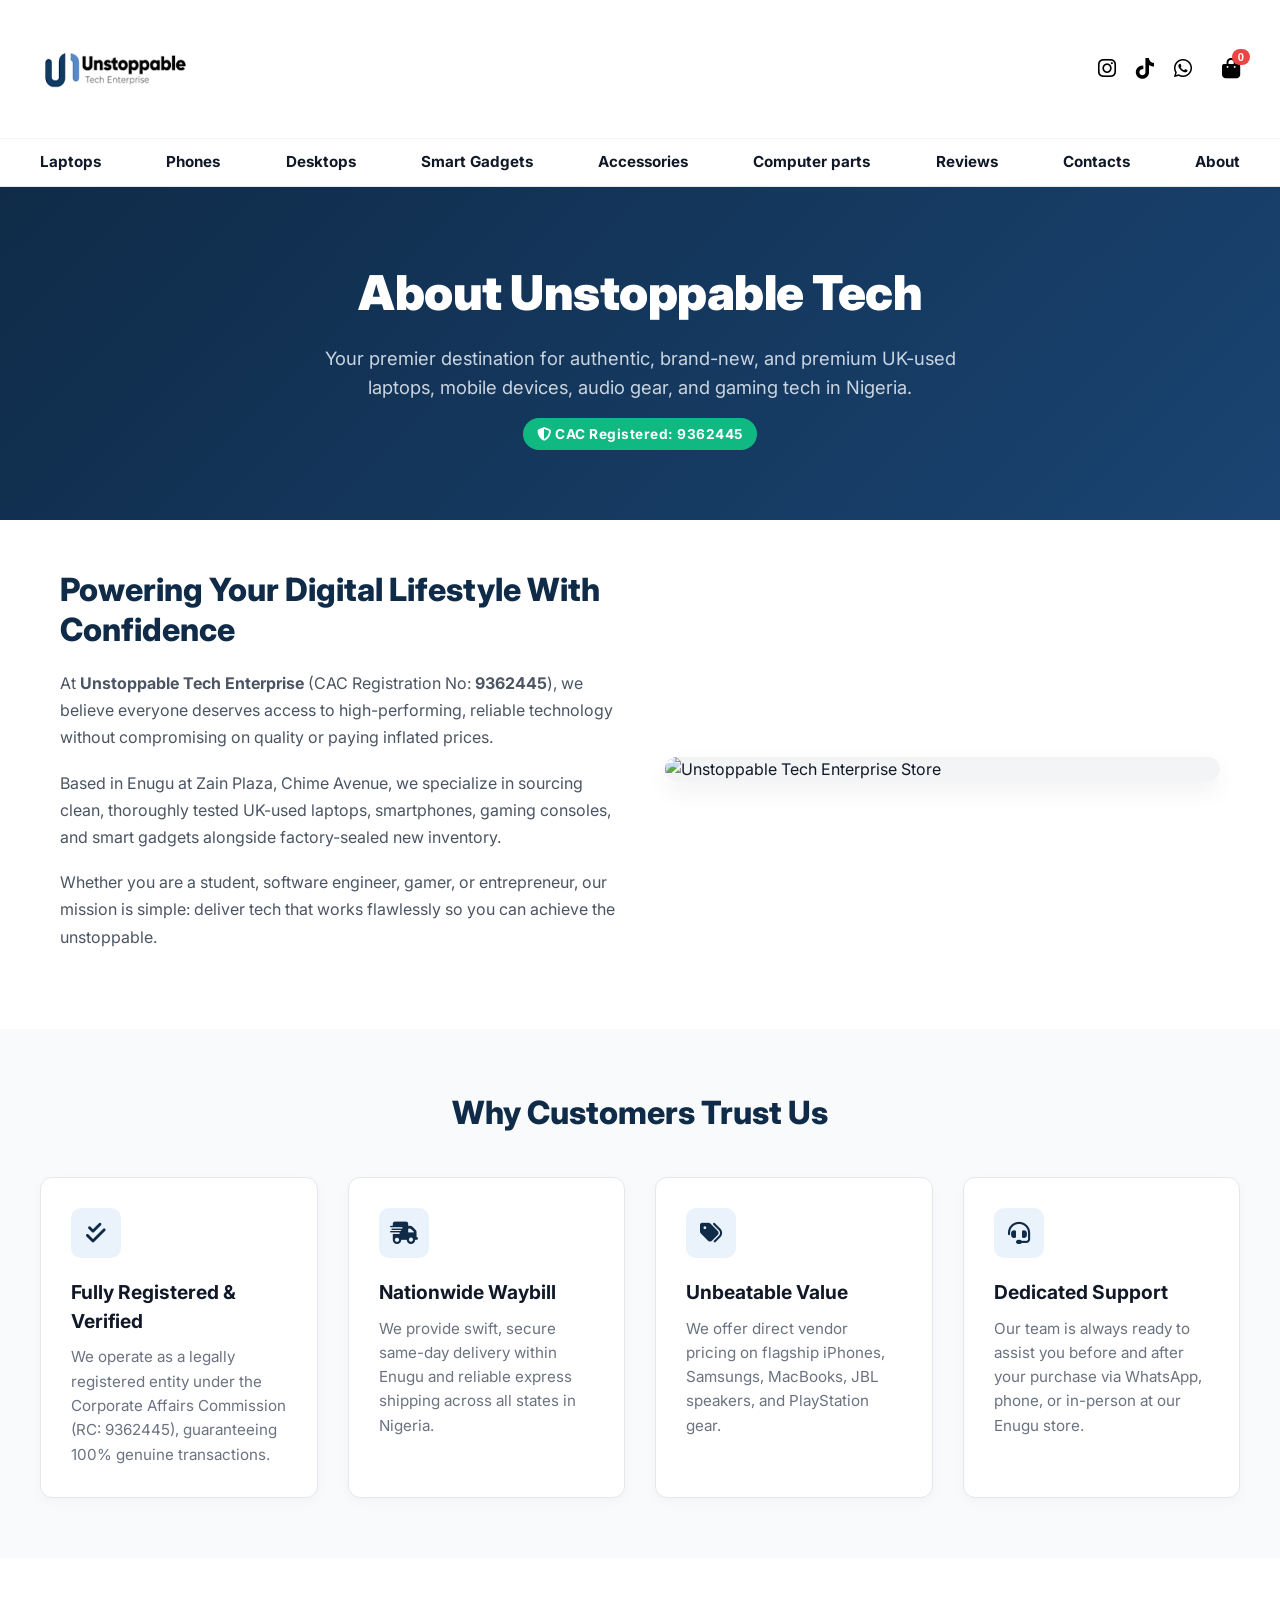
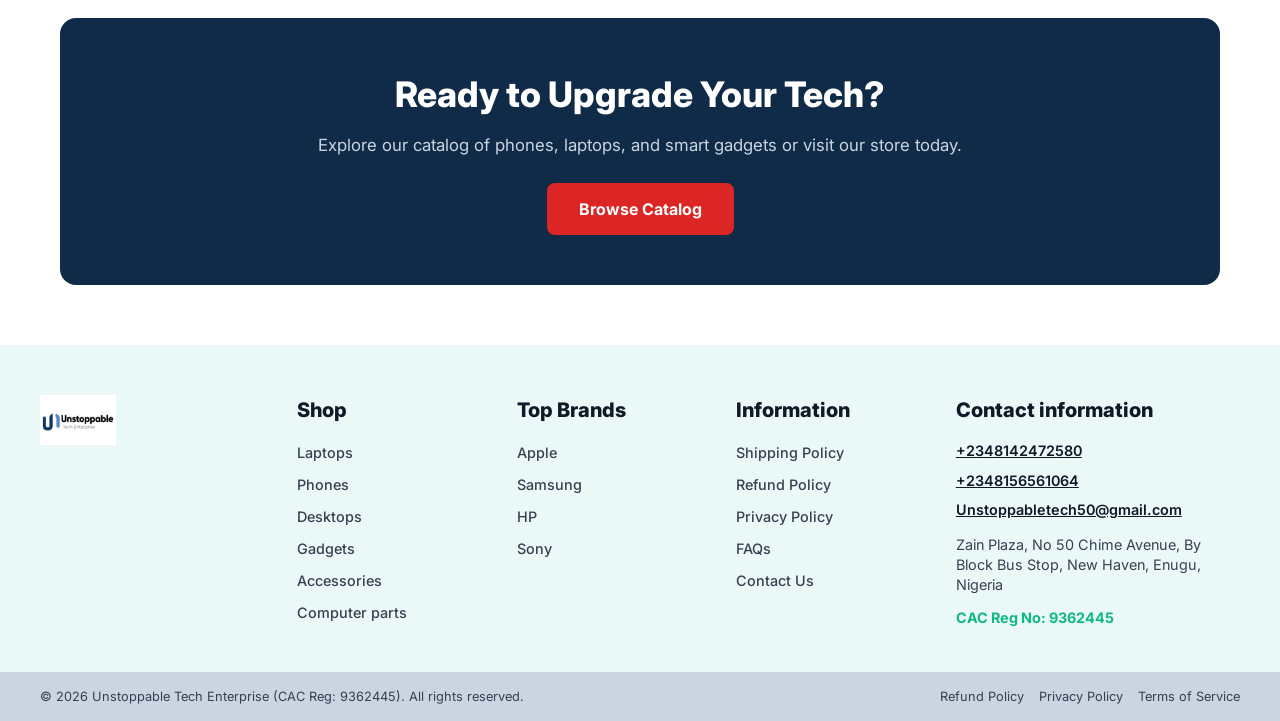
==== About.html @ ea3946f7 "Initial commit" ====
<!DOCTYPE html>
<html lang="en">
<head>
  <meta charset="UTF-8">
  <meta name="viewport" content="width=device-width, initial-scale=1.0">
  <title>About Us | Unstoppable Tech Enterprise</title>
  <!-- Google Fonts & Font Awesome Icons -->
  <link rel="preconnect" href="https://fonts.googleapis.com">
  <link rel="preconnect" href="https://fonts.gstatic.com" crossorigin>
  <link href="https://fonts.googleapis.com/css2?family=Inter:wght@400;500;600;700;800;900&display=swap" rel="stylesheet">
  <link rel="stylesheet" href="https://cdnjs.cloudflare.com/ajax/libs/font-awesome/6.4.0/css/all.min.css">
  <link rel="stylesheet" href="style.css">
  <style>
    /* About Page Layout & Styling */
    .about-hero {
      background: linear-gradient(135deg, #0f2b48 0%, #1a4472 100%);
      color: white;
      text-align: center;
      padding: 70px 20px;
      margin-bottom: 50px;
    }
    .about-hero h1 {
      font-size: 3rem;
      font-weight: 900;
      margin-bottom: 15px;
      letter-spacing: -0.5px;
    }
    .about-hero p {
      color: #cbd5e1;
      font-size: 1.15rem;
      max-width: 680px;
      margin: 0 auto;
      line-height: 1.6;
    }

    .cac-badge {
      display: inline-block;
      background-color: #10b981;
      color: #ffffff;
      font-size: 0.85rem;
      font-weight: 700;
      padding: 6px 14px;
      border-radius: 20px;
      margin-top: 15px;
      letter-spacing: 0.5px;
    }

    .about-section {
      max-width: 1200px;
      margin: 0 auto 60px auto;
      padding: 0 20px;
    }

    .grid-2-col {
      display: grid;
      grid-template-columns: 1fr 1fr;
      gap: 50px;
      align-items: center;
    }
    @media (max-width: 850px) {
      .grid-2-col {
        grid-template-columns: 1fr;
        gap: 30px;
      }
    }

    .about-text h2 {
      font-size: 2rem;
      font-weight: 800;
      color: #0f2b48;
      margin-bottom: 20px;
      line-height: 1.25;
    }
    .about-text p {
      color: #4b5563;
      font-size: 1rem;
      line-height: 1.7;
      margin-bottom: 18px;
    }

    .about-img-box {
      background: #f3f4f6;
      border-radius: 12px;
      overflow: hidden;
      box-shadow: 0 10px 25px rgba(0,0,0,0.06);
    }
    .about-img-box img {
      width: 100%;
      height: 100%;
      object-fit: cover;
      display: block;
    }

    /* Values Cards Grid */
    .values-container {
      background-color: #f9fafb;
      padding: 60px 20px;
      margin-bottom: 60px;
    }
    .values-inner {
      max-width: 1200px;
      margin: 0 auto;
    }
    .values-title {
      text-align: center;
      font-size: 2rem;
      font-weight: 800;
      color: #0f2b48;
      margin-bottom: 40px;
    }
    .values-grid {
      display: grid;
      grid-template-columns: repeat(auto-fit, minmax(260px, 1fr));
      gap: 30px;
    }
    .value-card {
      background: #ffffff;
      padding: 30px;
      border-radius: 12px;
      border: 1px solid #e5e7eb;
      box-shadow: 0 4px 12px rgba(0,0,0,0.03);
      transition: transform 0.2s;
    }
    .value-card:hover {
      transform: translateY(-5px);
    }
    .value-icon {
      width: 50px;
      height: 50px;
      background-color: #eaf2fb;
      color: #0f2b48;
      border-radius: 10px;
      display: flex;
      align-items: center;
      justify-content: center;
      font-size: 1.4rem;
      margin-bottom: 20px;
    }
    .value-card h3 {
      font-size: 1.2rem;
      font-weight: 700;
      color: #111827;
      margin-bottom: 10px;
    }
    .value-card p {
      color: #6b7280;
      font-size: 0.95rem;
      line-height: 1.6;
    }

    /* CTA Section */
    .cta-banner {
      background-color: #0f2b48;
      color: white;
      border-radius: 16px;
      padding: 50px 30px;
      text-align: center;
      margin-bottom: 60px;
    }
    .cta-banner h2 {
      font-size: 2.2rem;
      font-weight: 800;
      margin-bottom: 12px;
    }
    .cta-banner p {
      color: #cbd5e1;
      margin-bottom: 25px;
      font-size: 1.05rem;
    }
    .cta-btn {
      display: inline-block;
      background-color: #dc2626;
      color: white;
      padding: 14px 32px;
      border-radius: 8px;
      font-weight: 700;
      text-decoration: none;
      transition: background-color 0.2s;
    }
    .cta-btn:hover {
      background-color: #b91c1c;
    }
  </style>
</head>
<body>

  <!-- Header -->
  <header class="header">
    <div class="top-header">
      <a href="index.html" class="logo-link">
        <img src="images/logo.png" alt="Unstoppable Tech Enterprise" class="brand-logo" onerror="this.onerror=null; this.src='https://via.placeholder.com/220x60/ffffff/0f2b48?text=Unstoppable+Tech';">
      </a>
      <div class="social-links">
        <a href="https://www.instagram.com/unstoppable_techh?dlrf=MTU1bzlmZHRybW9jNA%3D%3D&utm_source=qr" target="_blank" rel="noopener noreferrer" aria-label="Instagram"><i class="fab fa-instagram"></i></a>
        <a href="https://www.tiktok.com/@unstoppabletech?_r=1&_t=ZS-9Adv2xZmcsM" target="_blank" rel="noopener noreferrer" aria-label="TikTok"><i class="fab fa-tiktok"></i></a>
        <a href="https://wa.me/message/I3PFMLFNUW4SJ1" target="_blank" rel="noopener noreferrer" aria-label="WhatsApp"><i class="fab fa-whatsapp"></i></a>
        <button class="cart-trigger" id="openCartBtn" aria-label="View Cart">
          <i class="fas fa-shopping-bag"></i>
          <span class="cart-count" id="cartBadgeCount">0</span>
        </button>
      </div>
    </div>
    <nav class="nav-bar">
      <div class="nav-links">
        <a href="Laptops.html" class="nav-item">Laptops</a>
        <a href="index.html" class="nav-item">Phones</a>
        <a href="Desktops.html" class="nav-item">Desktops</a>
        <a href="SmartGadgets.html" class="nav-item">Smart Gadgets</a>
        <a href="Accesories.html" class="nav-item">Accessories</a>
        <a href="Computerparts.html" class="nav-item">Computer parts</a>
        <a href="Reviews.html" class="nav-item">Reviews</a>
        <a href="Contact.html" class="nav-item">Contacts</a>
        <a href="About.html" class="nav-item">About</a>
      </div>
    </nav>
  </header>

  <!-- Hero Section -->
  <section class="about-hero">
    <h1>About Unstoppable Tech</h1>
    <p>Your premier destination for authentic, brand-new, and premium UK-used laptops, mobile devices, audio gear, and gaming tech in Nigeria.</p>
    <div class="cac-badge"><i class="fas fa-shield-alt"></i> CAC Registered: 9362445</div>
  </section>

  <!-- Story & Mission Section -->
  <div class="about-section">
    <div class="grid-2-col">
      <div class="about-text">
        <h2>Powering Your Digital Lifestyle With Confidence</h2>
        <p>At <strong>Unstoppable Tech Enterprise</strong> (CAC Registration No: <strong>9362445</strong>), we believe everyone deserves access to high-performing, reliable technology without compromising on quality or paying inflated prices.</p>
        <p>Based in Enugu at Zain Plaza, Chime Avenue, we specialize in sourcing clean, thoroughly tested UK-used laptops, smartphones, gaming consoles, and smart gadgets alongside factory-sealed new inventory.</p>
        <p>Whether you are a student, software engineer, gamer, or entrepreneur, our mission is simple: deliver tech that works flawlessly so you can achieve the unstoppable.</p>
      </div>
      <div class="about-img-box">
        <img src="images/store_front.png" alt="Unstoppable Tech Enterprise Store" onerror="this.onerror=null; this.src='https://images.unsplash.com/photo-1531297484001-80022131f5a1?auto=format&fit=crop&w=800&q=80';">
      </div>
    </div>
  </div>

  <!-- Core Values Cards Section -->
  <div class="values-container">
    <div class="values-inner">
      <h2 class="values-title">Why Customers Trust Us</h2>
      <div class="values-grid">

        <div class="value-card">
          <div class="value-icon"><i class="fas fa-check-double"></i></div>
          <h3>Fully Registered & Verified</h3>
          <p>We operate as a legally registered entity under the Corporate Affairs Commission (RC: 9362445), guaranteeing 100% genuine transactions.</p>
        </div>

        <div class="value-card">
          <div class="value-icon"><i class="fas fa-truck-fast"></i></div>
          <h3>Nationwide Waybill</h3>
          <p>We provide swift, secure same-day delivery within Enugu and reliable express shipping across all states in Nigeria.</p>
        </div>

        <div class="value-card">
          <div class="value-icon"><i class="fas fa-tags"></i></div>
          <h3>Unbeatable Value</h3>
          <p>We offer direct vendor pricing on flagship iPhones, Samsungs, MacBooks, JBL speakers, and PlayStation gear.</p>
        </div>

        <div class="value-card">
          <div class="value-icon"><i class="fas fa-headset"></i></div>
          <h3>Dedicated Support</h3>
          <p>Our team is always ready to assist you before and after your purchase via WhatsApp, phone, or in-person at our Enugu store.</p>
        </div>

      </div>
    </div>
  </div>

  <!-- Call to Action Section -->
  <div class="about-section">
    <div class="cta-banner">
      <h2>Ready to Upgrade Your Tech?</h2>
      <p>Explore our catalog of phones, laptops, and smart gadgets or visit our store today.</p>
      <a href="index.html" class="cta-btn">Browse Catalog</a>
    </div>
  </div>

  <!-- Footer -->
  <footer class="site-footer">
    <div class="footer-grid">
      <div>
        <img src="images/logo.png" alt="Unstoppable Tech Enterprise" class="footer-logo" onerror="this.onerror=null; this.src='https://via.placeholder.com/220x60/eaf8f8/0f2b48?text=Unstoppable+Tech';">
      </div>
      <div>
        <h4 class="footer-title">Shop</h4>
        <ul class="footer-links">
          <li><a href="Laptops.html">Laptops</a></li>
          <li><a href="index.html">Phones</a></li>
          <li><a href="Desktops.html">Desktops</a></li>
          <li><a href="SmartGadgets.html">Gadgets</a></li>
          <li><a href="accessories.html">Accessories</a></li>
          <li><a href="Computerparts.html">Computer parts</a></li>
        </ul>
      </div>
      <div>
        <h4 class="footer-title">Top Brands</h4>
        <ul class="footer-links">
          <li><a href="#">Apple</a></li>
          <li><a href="#">Samsung</a></li>
          <li><a href="#">HP</a></li>
          <li><a href="#">Sony</a></li>
        </ul>
      </div>
      <div>
        <h4 class="footer-title">Information</h4>
        <ul class="footer-links">
          <li><a href="Shippingpolicy.html">Shipping Policy</a></li>
          <li><a href="Refundpolicy.html">Refund Policy</a></li>
          <li><a href="Privacypolicy.html">Privacy Policy</a></li>
          <li><a href="Reviews.html">FAQs</a></li>
          <li><a href="Contact.html">Contact Us</a></li>
        </ul>
      </div>
      <div>
        <h4 class="footer-title">Contact information</h4>
        <div class="contact-info">
          <a href="tel:+2348142472580">+2348142472580</a>
          <a href="tel:+2348156561064">+2348156561064</a>
          <a href="mailto:Unstoppabletech50@gmail.com">Unstoppabletech50@gmail.com</a>
          <p>Zain Plaza, No 50 Chime Avenue, By Block Bus Stop, New Haven, Enugu, Nigeria</p>
          <p style="margin-top: 5px; font-weight: 700; color: #10b981;">CAC Reg No: 9362445</p>
        </div>
      </div>
    </div>

    <div class="sub-footer">
      <div>© 2026 Unstoppable Tech Enterprise (CAC Reg: 9362445). All rights reserved.</div>
      <div class="sub-footer-links">
        <a href="Refundpolicy.html">Refund Policy</a>
        <a href="Privacypolicy.html">Privacy Policy</a>
        <a href="#">Terms of Service</a>
      </div>
    </div>
  </footer>

  <script src="script.js"></script>
</body>
</html>
---- style.css ----
:root {
  --navy-dark: #09121f;
  --navy-subtle: #0f1c2e;
  --header-bg: #ffffff;
  --text-dark: #111827;
  --text-muted: #6b7280;
  --light-teal: #eaf8f8;
  --accent-blue: #1d4ed8;
  --card-bg: #ffffff;
}

* {
  box-sizing: border-box;
  margin: 0;
  padding: 0;
}

body {
  font-family: 'Inter', system-ui, -apple-system, sans-serif;
  color: var(--text-dark);
  background-color: #ffffff;
  line-height: 1.5;
}

/* Header & Navigation */
.header {
  background-color: var(--header-bg);
  border-bottom: 1px solid #e5e7eb;
  position: sticky;
  top: 0;
  z-index: 100;
}

.top-header {
  display: flex;
  justify-content: space-between;
  align-items: center;
  padding: 16px 40px;
}

.brand-logo {
  height: 100px;
  object-fit: contain;
}

.social-links {
  display: flex;
  align-items: center;
  gap: 20px;
}

.social-links a {
  color: #000000;
  font-size: 1.3rem;
  text-decoration: none;
  transition: opacity 0.2s;
}

.social-links a:hover {
  opacity: 0.7;
}

.cart-trigger {
  background: none;
  border: none;
  cursor: pointer;
  font-size: 1.3rem;
  position: relative;
  margin-left: 10px;
}

.cart-count {
  position: absolute;
  top: -8px;
  right: -10px;
  background-color: #ef4444;
  color: white;
  font-size: 0.7rem;
  font-weight: 700;
  padding: 2px 6px;
  border-radius: 10px;
}

.nav-bar {
  border-top: 1px solid #f3f4f6;
  padding: 12px 40px;
}

.nav-links {
  display: flex;
  justify-content: space-between;
  align-items: center;
  flex-wrap: wrap;
  gap: 15px;
}

.nav-item {
  color: #111827;
  text-decoration: none;
  font-weight: 700;
  font-size: 0.95rem;
  transition: color 0.2s;
}

.nav-item:hover, .nav-item.active {
  color: #000000;
  text-decoration: underline;
  text-underline-offset: 4px;
}

/* Dark Section - Category & Product Grid */
.products-section {
  background-color: var(--navy-dark);
  color: #ffffff;
  padding: 40px 0 60px 0;
}

.category-header {
  background-color: #ffffff;
  color: #000000;
  padding: 30px 40px;
}

.breadcrumbs {
  font-size: 0.9rem;
  color: #4b5563;
  margin-bottom: 8px;
  font-weight: 500;
}

.page-title {
  font-size: 3.2rem;
  font-weight: 900;
  margin-bottom: 20px;
  letter-spacing: -1px;
}

.sub-tags {
  display: flex;
  flex-wrap: wrap;
  gap: 12px;
  align-items: center;
}

.tag-btn {
  background: none;
  border: none;
  font-size: 0.9rem;
  font-weight: 600;
  color: #111827;
  cursor: pointer;
  padding: 4px 8px;
  border-radius: 4px;
  transition: background-color 0.2s;
}

.tag-btn:hover, .tag-btn.active {
  background-color: #f3f4f6;
  text-decoration: underline;
}

.tag-divider {
  color: #d1d5db;
  font-size: 0.85rem;
}

.products-container {
  padding: 40px 40px 10px 40px;
  max-width: 1440px;
  margin: 0 auto;
}

.products-grid {
  display: grid;
  grid-template-columns: repeat(3, 1fr);
  gap: 24px;
}

/* Product Card Styling */
.product-card {
  background-color: var(--card-bg);
  border-radius: 16px;
  padding: 24px;
  display: flex;
  flex-direction: column;
  justify-content: space-between;
  color: var(--text-dark);
  transition: transform 0.2s ease, box-shadow 0.2s ease;
  position: relative;
}

.product-card:hover {
  transform: translateY(-4px);
  box-shadow: 0 12px 24px rgba(0,0,0,0.15);
}

.product-img-wrapper {
  height: 200px;
  width: 100%;
  display: flex;
  align-items: center;
  justify-content: center;
  margin-bottom: 20px;
}

.product-img {
  max-height: 100%;
  max-width: 100%;
  object-fit: contain;
}

.product-title {
  font-size: 1rem;
  font-weight: 600;
  line-height: 1.4;
  color: #111827;
  margin-bottom: 15px;
}

.product-bottom {
  display: flex;
  align-items: center;
  justify-content: space-between;
  margin-top: auto;
  padding-top: 10px;

 border-top: 1px solid #f3f4f6;
}

.price-tag {
  font-size: 1.15rem;
  font-weight: 800;
  color: var(--navy-dark);
}

.add-btn {
  background-color: var(--navy-dark);
  color: #ffffff;
  border: none;
  padding: 8px 16px;
  border-radius: 8px;
  font-weight: 600;
  font-size: 0.85rem;
  cursor: pointer;
  transition: background-color 0.2s;
}

.add-btn:hover {
  background-color: var(--accent-blue);
}

/* Banner Section */
.banner-section {
  width: 100%;
  overflow: hidden;
  max-height: 500px;
}

.banner-img {
  width: 100%;
  height: 500px;
  object-fit: cover;
  display: block;
}

/* Value Props Section */
.value-prop-section {
  background-color: var(--navy-dark);
  color: #ffffff;
  padding: 60px 40px;
}

.shop-smarter {
  font-size: 0.85rem;
  font-weight: 800;
  letter-spacing: 1px;
  margin-bottom: 12px;
}

.take-control {
  font-size: 2.5rem;
  font-weight: 700;
  text-align: center;
  margin-bottom: 12px;
}

.take-control-sub {
  text-align: center;
  max-width: 900px;
  margin: 0 auto 50px auto;
  color: #d1d5db;
  font-size: 0.95rem;
  line-height: 1.6;
}

.value-props-grid {
  display: grid;
  grid-template-columns: repeat(4, 1fr);
  gap: 30px;
  max-width: 1300px;
  margin: 0 auto;
}

.prop-card {
  display: flex;
  align-items: flex-start;
  gap: 12px;
}

.prop-icon {
  font-size: 1.2rem;
  margin-top: 2px;
}

.prop-card h3 {
  font-size: 1rem;
  font-weight: 700;
  margin-bottom: 6px;
}

.prop-card p {
  font-size: 0.85rem;
  color: #9ca3af;
  line-height: 1.4;
}

/* Main Footer Section */
.site-footer {
  background-color: var(--light-teal);
  color: var(--text-dark);
  padding: 50px 40px 20px 40px;
}

.footer-grid {
  display: grid;
  grid-template-columns: 1.2fr 1fr 1fr 1fr 1.5fr;
  gap: 30px;
  margin-bottom: 40px;
}

.footer-logo {
  height: 50px;
  object-fit: contain;
}

.footer-title {
  font-size: 1.25rem;
  font-weight: 800;
  margin-bottom: 15px;
}

.footer-links {
  list-style: none;
}

.footer-links li {
  margin-bottom: 8px;
}

.footer-links a {
  text-decoration: none;
  color: #374151;
  font-size: 0.9rem;
  font-weight: 500;

 transition: color 0.2s;
}

.footer-links a:hover {
  color: #000000;
}

.contact-info {
  display: flex;
  flex-direction: column;
  gap: 8px;
  font-size: 0.9rem;
}

.contact-info a {
  color: #111827;
  text-decoration: underline;
  font-weight: 600;
}

.contact-info p {
  color: #374151;
  margin-top: 6px;
  line-height: 1.4;
}

/* Newsletter Section */
.newsletter-bar {
  padding: 30px 0;
  display: flex;
  justify-content: space-between;
  align-items: center;
  flex-wrap: wrap;
  gap: 20px;
  border-top: 1px solid #d1d5db;
}

.newsletter-bar h3 {
  font-size: 1.5rem;
  font-weight: 800;
  margin-bottom: 4px;
}

.newsletter-bar p {
  color: #4b5563;
  font-size: 0.9rem;
}

.newsletter-form {
  display: flex;
  align-items: center;
  gap: 10px;
}

.email-input {
  padding: 10px 16px;
  border: 1px solid #d1d5db;
  border-radius: 6px;
  width: 280px;
  outline: none;
  font-size: 0.9rem;
}

.newsletter-btn {
  background-color: #ffffff;
  border: 1px solid #d1d5db;
  border-radius: 50%;
  width: 38px;
  height: 38px;
  display: flex;
  align-items: center;
  justify-content: center;
  cursor: pointer;
  transition: background 0.2s;
}

.newsletter-btn:hover {
  background-color: #f3f4f6;
}

/* Sub-footer */
.sub-footer {
  background-color: #cbd5e1;
  margin: 30px -40px -20px -40px;
  padding: 15px 40px;
  display: flex;
  justify-content: space-between;
  align-items: center;
  font-size: 0.8rem;
  color: #334155;
  flex-wrap: wrap;
  gap: 10px;
}

.sub-footer-links {
  display: flex;
  gap: 15px;
}

.sub-footer-links a {
  color: #334155;
  text-decoration: none;
}

.sub-footer-links a:hover {
  text-decoration: underline;
}

/* Cart Slide-out Drawer */
.cart-overlay {
  position: fixed;
  top: 0;
  left: 0;
  width: 100vw;
  height: 100vh;
  background: rgba(0,0,0,0.5);
  display: none;
  z-index: 200;
}

.cart-overlay.active {
  display: block;
}

.cart-drawer {
  position: fixed;
  top: 0;
  right: -400px;
  width: 380px;
  height: 100vh;
  background-color: #ffffff;
  box-shadow: -4px 0 15px rgba(0,0,0,0.1);
  z-index: 201;
  display: flex;
  flex-direction: column;
  transition: right 0.3s ease;
}

.cart-drawer.active {
  right: 0;
}

.cart-header {
  padding: 20px;
  border-bottom: 1px solid #e5e7eb;
  display: flex;
  justify-content: space-between;
  align-items: center;
}

.close-cart {
  background: none;
  border: none;
  font-size: 1.8rem;
  cursor: pointer;
}

.cart-items-container {
  flex: 1;
  padding: 20px;
  overflow-y: auto;
}

.cart-item {
  display: flex;
  align-items: center;
  gap: 15px;
  margin-bottom: 15px;
  padding-bottom: 15px;
  border-bottom: 1px solid #f3f4f6;
}

.cart-item-img {
  width: 50px;
  height: 50px;
  object-fit: contain;
}

.cart-item-details {
  flex: 1;
}

.cart-item-title {
  font-size: 0.85rem;
  font-weight: 600;
  margin-bottom: 4px;
}

.cart-item-price {
  font-size: 0.9rem;
  font-weight: 700;
  color: var(--navy-dark);
}

.remove-item {
  color: #ef4444;
  background: none;
  border: none;
  cursor: pointer;
  font-size: 0.8rem;
}

.cart-footer {
  padding: 20px;
  border-top: 1px solid #e5e7eb;
  background-color: #f9fafb;
}

.cart-total {
  display: flex;
  justify-content: space-between;
  font-size: 1.1rem;
  font-weight: 800;
  margin-bottom: 15px;
}

.checkout-btn {
  width: 100%;
  background-color: var(--navy-dark);
  color: white;
  padding: 12px;
  border: none;
  border-radius: 8px;
  font-weight: 700;
  cursor: pointer;
  transition: background-color 0.2s;
}

.checkout-btn:hover {
  background-color: var(--accent-blue);
}

/* Responsive Media Queries */
@media (max-width: 1024px) {
  .products-grid {
    grid-template-columns: repeat(2, 1fr);
  }
  .value-props-grid {
    grid-template-columns: repeat(2, 1fr);
  }
  .footer-grid {
    grid-template-columns: repeat(2, 1fr);
  }
}

@media (max-width: 640px) {
  .top-header {
    padding: 12px 20px;
  }
  .nav-bar {
    padding: 10px 20px;
  }
  .category-header {
    padding: 20px;
  }
  .page-title {
    font-size: 2.2rem;
  }
  .products-container {
    padding: 20px;
  }
  .products-grid {
    grid-template-columns: 1fr;
  }
  .value-props-grid {
    grid-template-columns: 1fr;
  }
  .footer-grid {
    grid-template-columns: 1fr;
  }
  .site-footer {
    padding: 30px 20px 20px 20px;
  }
  .sub-footer {
    margin: 30px -20px -20px -20px;
    padding: 15px 20px;
  }
  .cart-drawer {
    width: 100vw;
  }
}
/* ==========================================================================
   Laptops Page Styling (Shopinverse Reference Style)
   ========================================================================== */
.laptops-hero-section {
  position: relative;
  text-align: center;
  padding: 60px 20px 40px 20px;
  overflow: hidden;
  background-color: #ffffff;
}

.laptops-hero-section p {
  position: relative;
  z-index: 2; /* Keeps text above watermark */
  color: #6b7280;
  font-weight: 600;
  font-size: 0.85rem;
  letter-spacing: 1px;
  margin-top: 0;
}
.watermark-bg {
  position: absolute;
  top: 50%;
  left: 50%;
  transform: translate(-50%, -50%);
  font-size: 8rem;
  font-weight: 900;
  color: #f3f4f6;
  z-index: 1;
  pointer-events: none;
  letter-spacing: -2px;
  text-transform: uppercase;
  user-select: none;
}

.laptops-title {
  position: relative;
  z-index: 2;
  font-size: 2.5rem;
  font-weight: 800;
  color: #111827;
  letter-spacing: -1px;
  margin-bottom: 8px;
}

/* Filter Toolbar */
.filter-toolbar-container {
  border-top: 1px solid #e5e7eb;
  border-bottom: 1px solid #e5e7eb;
  background-color: #ffffff;
  padding: 15px 40px;
}

.filter-toolbar {
  display: flex;
  justify-content: space-between;
  align-items: center;
  flex-wrap: wrap;
  gap: 20px;
  max-width: 1400px;
  margin: 0 auto;
}

.show-filters-btn {
  background: #ffffff;
  border: 1px solid #d1d5db;
  padding: 8px 18px;
  border-radius: 6px;
  font-weight: 600;
  cursor: pointer;
  display: flex;
  align-items: center;
  gap: 8px;
}

.category-subtypes {
  display: flex;
  gap: 20px;
  align-items: center;
}

.subtype-link {
  text-decoration: none;
  color: #9ca3af;
  font-weight: 600;
  font-size: 1.1rem;
}

.subtype-link.active, .subtype-link:hover {
  color: #111827;
}

.subtype-link sup {
  font-size: 0.75rem;
  color: #6b7280;
}

.sort-dropdown-wrapper {
  display: flex;
  align-items: center;
  gap: 8px;
  font-size: 0.9rem;
  color: #374151;
}

.sort-select {
  padding: 8px 12px;
  border: 1px solid #d1d5db;
  border-radius: 6px;
  font-weight: 600;
  outline: none;
}

/* Laptops Grid */
.laptops-main-container {
  max-width: 1400px;
  margin: 0 auto;
  padding: 40px;
}

.laptop-cards-grid {
  display: grid;
  grid-template-columns: repeat(4, 1fr);
  gap: 24px;
}

.laptop-card {
  background: #ffffff;
  border-radius: 12px;
  border: 1px solid #f3f4f6;
  overflow: hidden;
  position: relative;
  display: flex;
  flex-direction: column;
  transition: transform 0.2s, box-shadow 0.2s;
}

.laptop-card:hover {
  transform: translateY(-4px);
  box-shadow: 0 10px 20px rgba(0,0,0,0.08);
}

.save-badge {
  position: absolute;
  top: 10px;
  left: 10px;
  background-color: #ef4444;
  color: #ffffff;
  font-size: 0.68rem;
  font-weight: 700;
  padding: 3px 8px;
  border-radius: 4px;
  z-index: 5;
  box-shadow: 0 2px 4px rgba(0, 0, 0, 0.15);
  pointer-events: none;
  white-space: nowrap;
}
}

.laptop-img-wrapper {
  position: relative;
  height: 220px;
  overflow: hidden;
  background: #f9fafb;
}

.laptop-img-wrapper img {
  width: 100%;
  height: 100%;
  object-fit: contain;
}

.hover-add-cart-btn {
  position: absolute;
  bottom: 15px;
  left: 50%;
  transform: translateX(-50%);
  background-color: #111827;
  color: #ffffff;
  border: none;
  padding: 8px 20px;
  border-radius: 6px;
  font-weight: 600;
  cursor: pointer;
  opacity: 0;
  transition: opacity 0.2s ease;
}

.laptop-card:hover .hover-add-cart-btn {
  opacity: 1;
}

.laptop-info {
  padding: 16px;
  display: flex;
  flex-direction: column;
  flex: 1;
}

.brand-name {
  font-size: 0.75rem;
  font-weight: 700;
  color: #9ca3af;
  text-transform: uppercase;
  margin-bottom: 4px;
}

.laptop-model {
  font-size: 0.95rem;
  font-weight: 700;
  line-height: 1.3;
  color: #111827;
  margin-bottom: 10px;
}

.price-box {
  display: flex;
  align-items: center;
  gap: 10px;
  margin-bottom: 12px;
}

.current-price {
  font-size: 1.1rem;
  font-weight: 800;
  color: #ef4444;
}

.original-price {
  font-size: 0.85rem;
  color: #9ca3af;
  text-decoration: line-through;
}

.laptop-specs-bar {
  display: flex;
  gap: 12px;
  font-size: 0.75rem;
  color: #6b7280;
  border-top: 1px solid #f3f4f6;
  padding-top: 10px;
  margin-top: auto;
}

/* Promo Banner inside grid */
.laptop-promo-banner {
  background: url('https://images.unsplash.com/photo-1573496359142-b8d87734a5a2?auto=format&fit=crop&w=800&q=80') center/cover no-repeat;
  border-radius: 12px;
  padding: 30px;
  display: flex;
  align-items: flex-end;
  color: #ffffff;
  position: relative;
}

.laptop-promo-banner::before {
  content: '';
  position: absolute;
  top: 0; left: 0; right: 0; bottom: 0;
  background: linear-gradient(to top, rgba(0,0,0,0.8), transparent);
  border-radius: 12px;
}

.promo-content {
  position: relative;
  z-index: 2;
}

.promo-content h2 {
  font-size: 1.8rem;
  font-weight: 800;
  margin-bottom: 8px;
}

.promo-content p {
  font-size: 0.9rem;
  margin-bottom: 15px;
  color: #e5e7eb;
}

.promo-shop-btn {
  display: inline-block;
  border: 1px solid #ffffff;
  color: #ffffff;
  padding: 8px 18px;
  border-radius: 6px;
  text-decoration: none;
  font-weight: 600;
}

/* Pagination */
.pagination-bar {
  display: flex;
  justify-content: center;
  align-items: center;
  gap: 10px;
  margin-top: 50px;
}

.page-num {
  width: 36px;
  height: 36px;
  border-radius: 50%;
  display: flex;
  align-items: center;
  justify-content: center;
  text-decoration: none;
  color: #111827;
  font-weight: 600;
}

.page-num.active {
  background-color: #111827;
  color: #ffffff;
}

.next-btn {
  text-decoration: none;
  color: #111827;
  font-weight: 600;
  margin-left: 10px;
}



/* Color Pills for Mobile Phones */
.phone-color-pills {
  display: flex;
  gap: 6px;
  flex-wrap: wrap;
  margin-bottom: 12px;
}

.color-pill {
  background-color: #f3f4f6;
  color: #374151;
  font-size: 0.72rem;
  font-weight: 600;
  padding: 2px 8px;
  border-radius: 10px;
  border: 1px solid #e5e7eb;
}
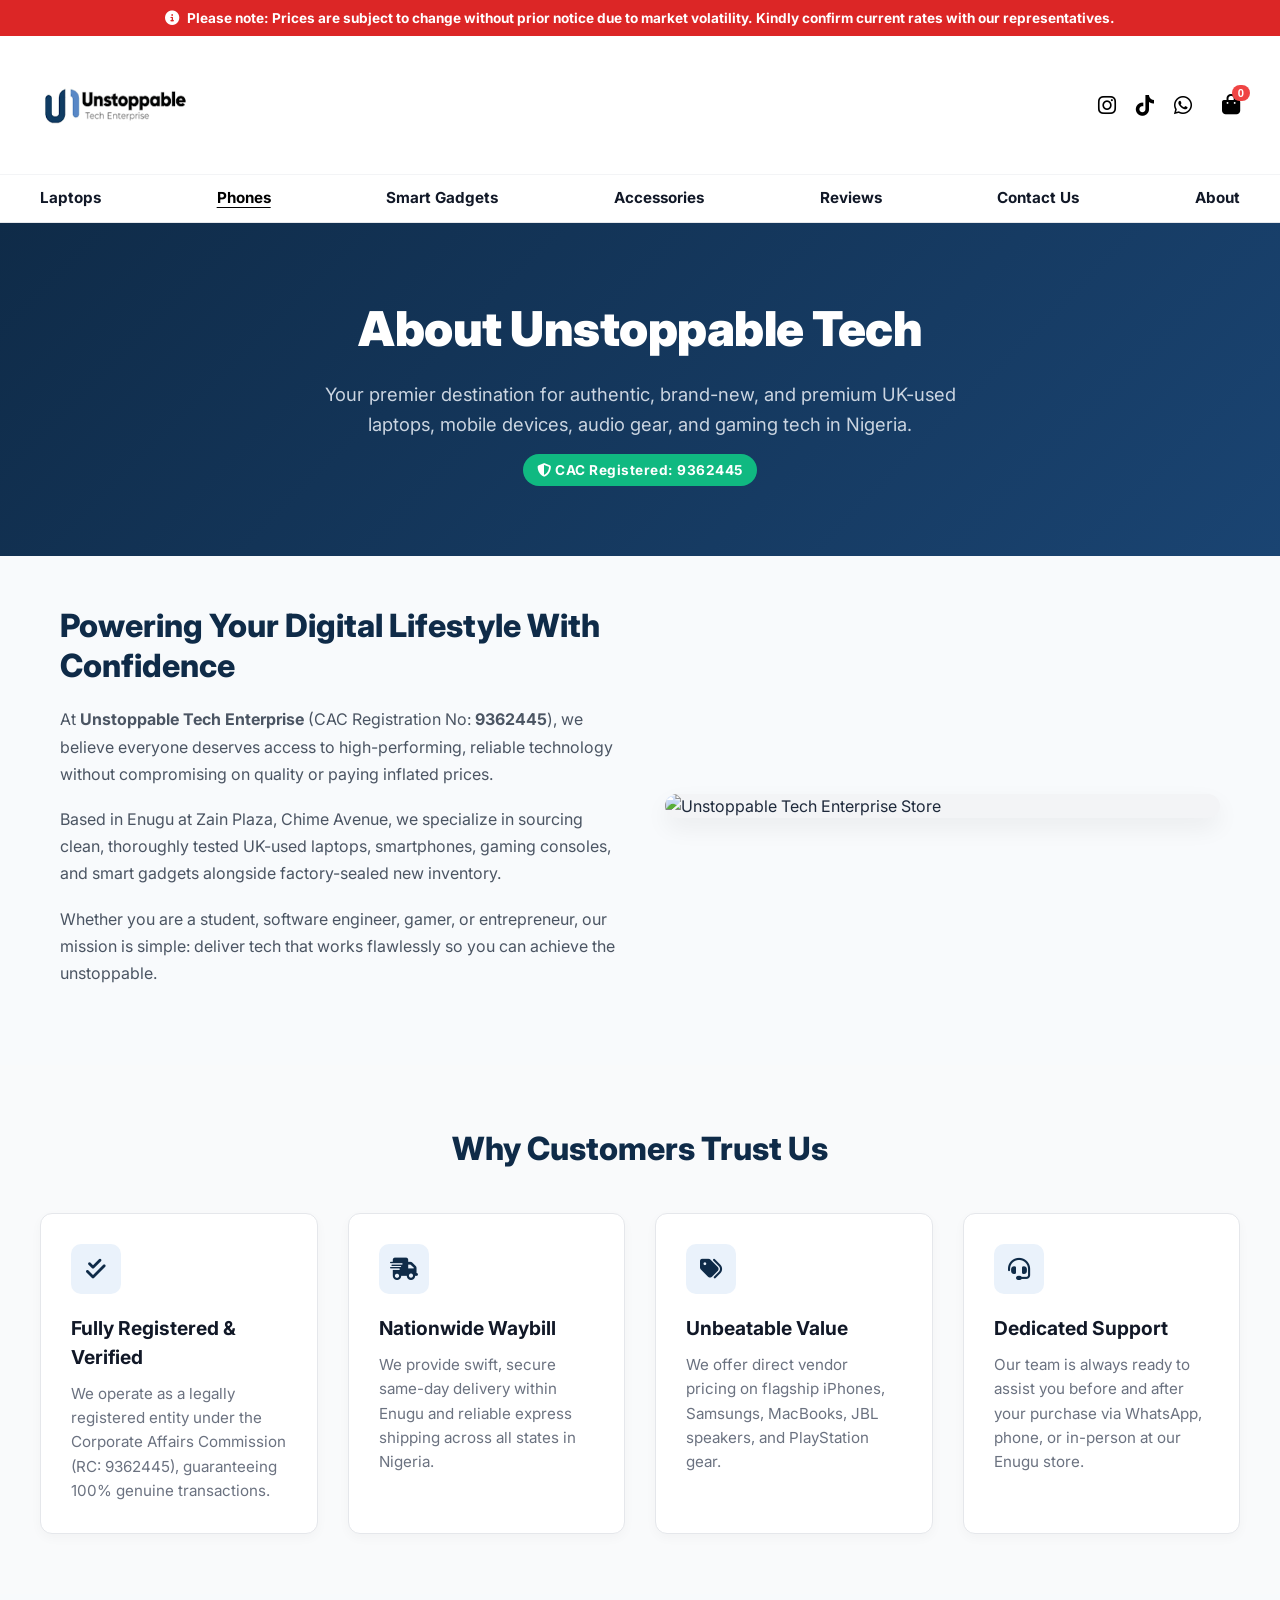
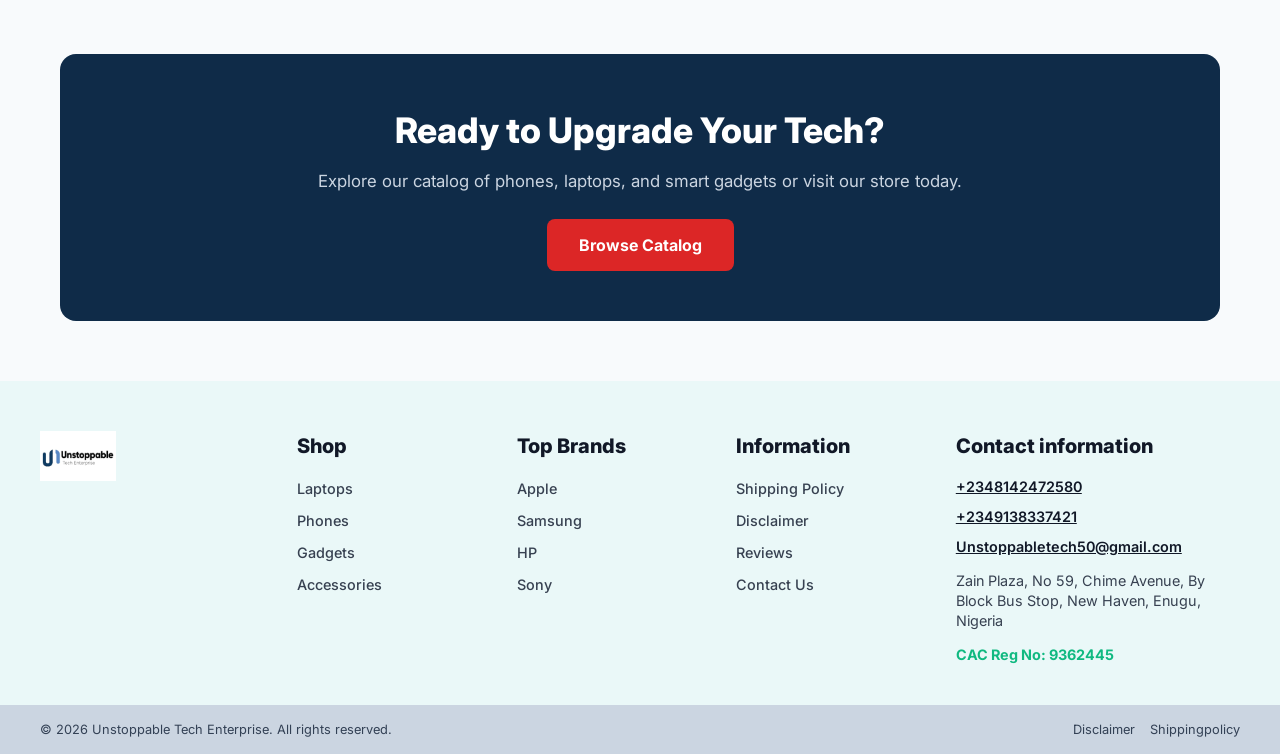
==== commit c84daeb0: "Added new pages and updates" ====
--- a/About.html
+++ b/About.html
@@ -185,15 +185,25 @@
 <body>
 
   <!-- Header -->
+  <!-- Sticky Header Wrapper -->
+<div class="sticky-header-wrapper">
+
+  <!-- Red Sticky Announcement Bar -->
+  <div class="top-announcement-bar">
+    <i class="fas fa-circle-info"></i>
+    <span>Please note: Prices are subject to change without prior notice due to market volatility. Kindly confirm current rates with our representatives.</span>
+  </div>
+
+  <!-- Main Header -->
   <header class="header">
     <div class="top-header">
-      <a href="index.html" class="logo-link">
+      <a href="Phones.html" class="logo-link">
         <img src="images/logo.png" alt="Unstoppable Tech Enterprise" class="brand-logo" onerror="this.onerror=null; this.src='https://via.placeholder.com/220x60/ffffff/0f2b48?text=Unstoppable+Tech';">
       </a>
       <div class="social-links">
         <a href="https://www.instagram.com/unstoppable_techh?dlrf=MTU1bzlmZHRybW9jNA%3D%3D&utm_source=qr" target="_blank" rel="noopener noreferrer" aria-label="Instagram"><i class="fab fa-instagram"></i></a>
         <a href="https://www.tiktok.com/@unstoppabletech?_r=1&_t=ZS-9Adv2xZmcsM" target="_blank" rel="noopener noreferrer" aria-label="TikTok"><i class="fab fa-tiktok"></i></a>
-        <a href="https://wa.me/message/I3PFMLFNUW4SJ1" target="_blank" rel="noopener noreferrer" aria-label="WhatsApp"><i class="fab fa-whatsapp"></i></a>
+        <a href="https://wa.me/message/HZ3OK4SEQXMGN1" target="_blank" rel="noopener noreferrer" aria-label="WhatsApp"><i class="fab fa-whatsapp"></i></a>
         <button class="cart-trigger" id="openCartBtn" aria-label="View Cart">
           <i class="fas fa-shopping-bag"></i>
           <span class="cart-count" id="cartBadgeCount">0</span>
@@ -203,17 +213,17 @@
     <nav class="nav-bar">
       <div class="nav-links">
         <a href="Laptops.html" class="nav-item">Laptops</a>
-        <a href="index.html" class="nav-item">Phones</a>
-        <a href="Desktops.html" class="nav-item">Desktops</a>
+        <a href="Phones.html" class="nav-item active">Phones</a>
         <a href="SmartGadgets.html" class="nav-item">Smart Gadgets</a>
         <a href="Accesories.html" class="nav-item">Accessories</a>
-        <a href="Computerparts.html" class="nav-item">Computer parts</a>
         <a href="Reviews.html" class="nav-item">Reviews</a>
-        <a href="Contact.html" class="nav-item">Contacts</a>
+        <a href="Contact.html" class="nav-item">Contact Us</a>
         <a href="About.html" class="nav-item">About</a>
       </div>
     </nav>
   </header>
+
+</div>
 
   <!-- Hero Section -->
   <section class="about-hero">
@@ -290,29 +300,26 @@
         <h4 class="footer-title">Shop</h4>
         <ul class="footer-links">
           <li><a href="Laptops.html">Laptops</a></li>
-          <li><a href="index.html">Phones</a></li>
-          <li><a href="Desktops.html">Desktops</a></li>
+          <li><a href="Phones.html">Phones</a></li>
           <li><a href="SmartGadgets.html">Gadgets</a></li>
-          <li><a href="accessories.html">Accessories</a></li>
-          <li><a href="Computerparts.html">Computer parts</a></li>
+          <li><a href="Accesories.html">Accessories</a></li>
         </ul>
       </div>
       <div>
         <h4 class="footer-title">Top Brands</h4>
         <ul class="footer-links">
-          <li><a href="#">Apple</a></li>
-          <li><a href="#">Samsung</a></li>
-          <li><a href="#">HP</a></li>
-          <li><a href="#">Sony</a></li>
+          <li><a href="Phones.html">Apple</a></li>
+          <li><a href="Phones.html">Samsung</a></li>
+          <li><a href="Laptops.html">HP</a></li>
+          <li><a href="SmartGadgets.html">Sony</a></li>
         </ul>
       </div>
       <div>
         <h4 class="footer-title">Information</h4>
         <ul class="footer-links">
           <li><a href="Shippingpolicy.html">Shipping Policy</a></li>
-          <li><a href="Refundpolicy.html">Refund Policy</a></li>
-          <li><a href="Privacypolicy.html">Privacy Policy</a></li>
-          <li><a href="Reviews.html">FAQs</a></li>
+          <li><a href="Disclaimer.html">Disclaimer</a></li>
+          <li><a href="Reviews.html">Reviews</a></li>
           <li><a href="Contact.html">Contact Us</a></li>
         </ul>
       </div>
@@ -320,20 +327,19 @@
         <h4 class="footer-title">Contact information</h4>
         <div class="contact-info">
           <a href="tel:+2348142472580">+2348142472580</a>
-          <a href="tel:+2348156561064">+2348156561064</a>
+          <a href="tel:+2349138337421">+2349138337421</a>
           <a href="mailto:Unstoppabletech50@gmail.com">Unstoppabletech50@gmail.com</a>
-          <p>Zain Plaza, No 50 Chime Avenue, By Block Bus Stop, New Haven, Enugu, Nigeria</p>
+          <p>Zain Plaza, No 59, Chime Avenue, By Block Bus Stop, New Haven, Enugu, Nigeria</p>
           <p style="margin-top: 5px; font-weight: 700; color: #10b981;">CAC Reg No: 9362445</p>
         </div>
       </div>
     </div>
 
     <div class="sub-footer">
-      <div>© 2026 Unstoppable Tech Enterprise (CAC Reg: 9362445). All rights reserved.</div>
+      <div>© 2026 Unstoppable Tech Enterprise. All rights reserved.</div>
       <div class="sub-footer-links">
-        <a href="Refundpolicy.html">Refund Policy</a>
-        <a href="Privacypolicy.html">Privacy Policy</a>
-        <a href="#">Terms of Service</a>
+        <a href="Disclaimer.html">Disclaimer</a>
+        <a href="Shippingpolicy.html">Shippingpolicy</a>
       </div>
     </div>
   </footer>
--- a/style.css
+++ b/style.css
@@ -985,4 +985,125 @@
   padding: 2px 8px;
   border-radius: 10px;
   border: 1px solid #e5e7eb;
+}
+
+/* Page Background */
+body {
+  background-color: #f8fafc; /* Soft off-white slate */
+  color: #1e293b;
+}
+
+/* Hero Section Accent */
+.laptops-hero-section {
+  background: linear-gradient(135deg, #0f2b48 0%, #1a4472 100%);
+  color: #ffffff;
+}
+
+.watermark-bg {
+  color: rgba(255, 255, 255, 0.05); /* Soft background watermark */
+}
+
+/* Product Cards Styling */
+.laptop-card {
+  background-color: #ffffff;
+  border: 1px solid #e2e8f0;
+  border-radius: 12px;
+  box-shadow: 0 4px 6px -1px rgba(15, 43, 72, 0.05);
+  transition: transform 0.2s ease, box-shadow 0.2s ease;
+}
+
+.laptop-card:hover {
+  transform: translateY(-4px);
+  box-shadow: 0 10px 15px -3px rgba(15, 43, 72, 0.1);
+}
+/* ========================================== */
+/* MOBILE RESPONSIVE STYLES                    */
+/* ========================================== */
+
+@media (max-width: 768px) {
+  /* 1. Stack top header and logo nicely */
+  .top-header {
+    flex-direction: column;
+    gap: 15px;
+    padding: 15px;
+  }
+
+  /* 2. Make navigation links horizontally scrollable on phones */
+  .nav-bar {
+    overflow-x: auto;
+    white-space: nowrap;
+    padding: 5px 10px;
+    justify-content: flex-start;
+  }
+
+  .nav-links {
+    display: flex;
+    gap: 15px;
+  }
+
+  /* 3. Force product grid to 1 or 2 columns on phones instead of 4 */
+  .laptop-cards-grid {
+    grid-template-columns: repeat(2, 1fr) !important;
+    gap: 12px;
+    padding: 0 10px;
+  }
+
+  /* 4. Adjust filter toolbar layout for mobile */
+  .filter-toolbar {
+    flex-direction: column;
+    align-items: stretch;
+    gap: 10px;
+  }
+
+  .category-subtypes {
+    overflow-x: auto;
+    white-space: nowrap;
+    padding-bottom: 5px;
+  }
+
+  /* 5. Shrink hero title text so it doesn't overflow on small screens */
+  .laptops-title {
+    font-size: 2rem !important;
+  }
+}
+
+/* Extra small devices (iphones portrait) */
+@media (max-width: 480px) {
+  .laptop-cards-grid {
+    grid-template-columns: 1fr !important; /* Single column stack for very small phones */
+  }
+}
+
+/* Keeps both the red bar & header glued to top on scroll */
+.sticky-header-wrapper {
+  position: sticky;
+  top: 0;
+  z-index: 1000;
+  width: 100%;
+}
+
+/* Red Announcement Bar */
+.top-announcement-bar {
+  background-color: #dc2626; /* Red Accent */
+  color: #ffffff;
+  text-align: center;
+  padding: 8px 15px;
+  font-size: 0.85rem;
+  font-weight: 700;
+  display: flex;
+  align-items: center;
+  justify-content: center;
+  gap: 8px;
+  box-shadow: 0 2px 4px rgba(0, 0, 0, 0.1);
+}
+
+.top-announcement-bar i {
+  font-size: 0.9rem;
+}
+
+@media (max-width: 600px) {
+  .top-announcement-bar {
+    font-size: 0.78rem;
+    padding: 6px 10px;
+  }
 }
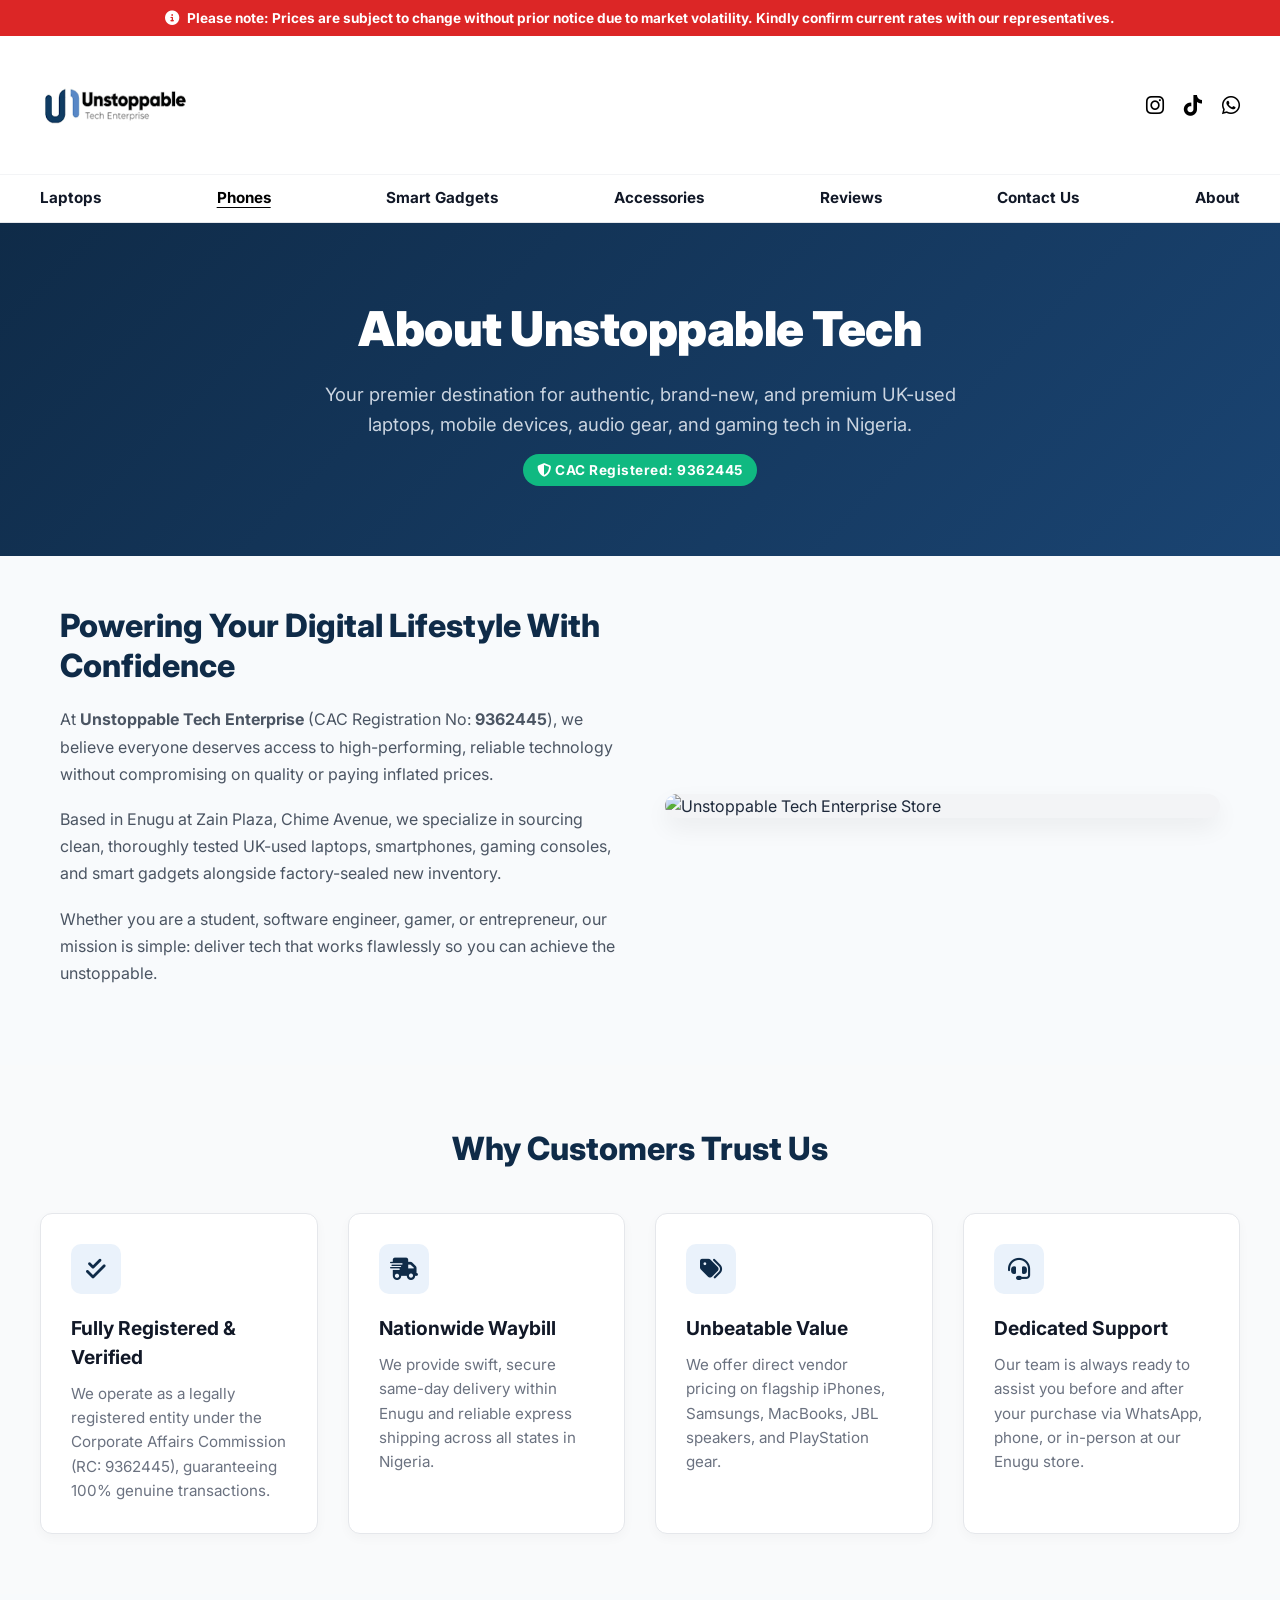
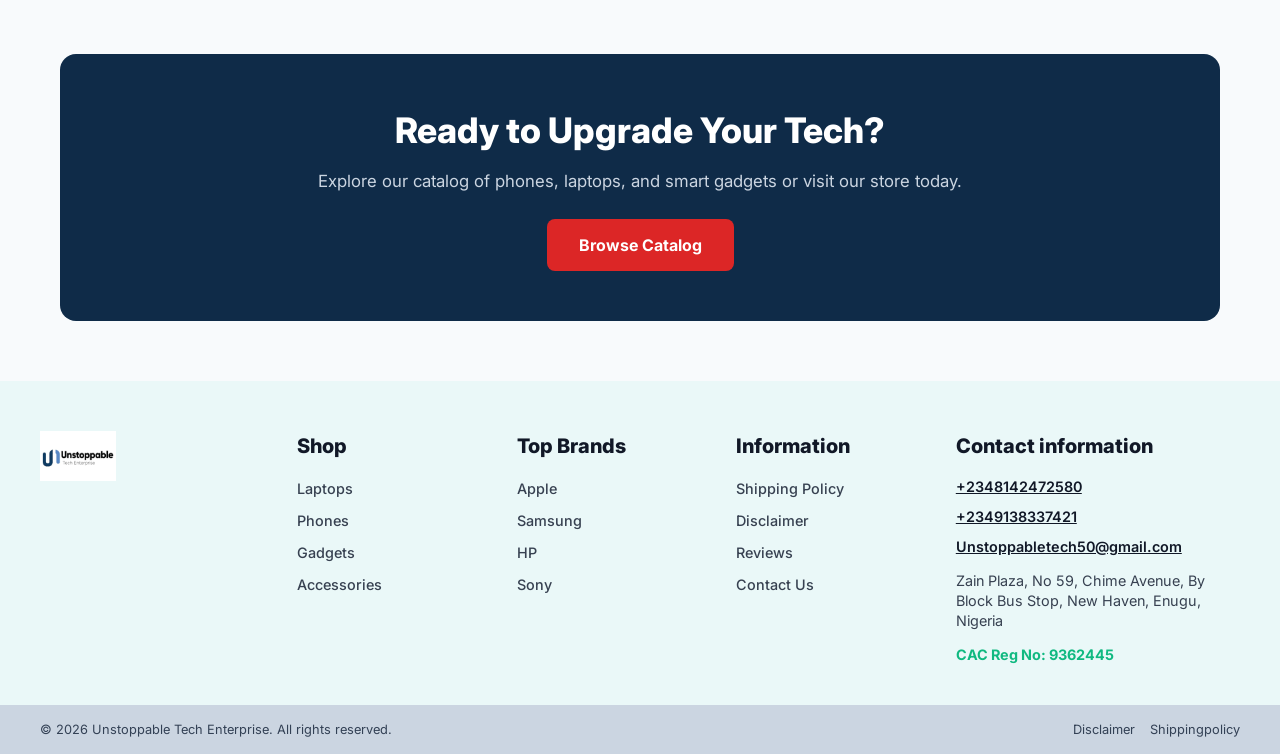
==== commit f08be121: "Updated website files" ====
--- a/About.html
+++ b/About.html
@@ -204,10 +204,7 @@
         <a href="https://www.instagram.com/unstoppable_techh?dlrf=MTU1bzlmZHRybW9jNA%3D%3D&utm_source=qr" target="_blank" rel="noopener noreferrer" aria-label="Instagram"><i class="fab fa-instagram"></i></a>
         <a href="https://www.tiktok.com/@unstoppabletech?_r=1&_t=ZS-9Adv2xZmcsM" target="_blank" rel="noopener noreferrer" aria-label="TikTok"><i class="fab fa-tiktok"></i></a>
         <a href="https://wa.me/message/HZ3OK4SEQXMGN1" target="_blank" rel="noopener noreferrer" aria-label="WhatsApp"><i class="fab fa-whatsapp"></i></a>
-        <button class="cart-trigger" id="openCartBtn" aria-label="View Cart">
-          <i class="fas fa-shopping-bag"></i>
-          <span class="cart-count" id="cartBadgeCount">0</span>
-        </button>
+            
       </div>
     </div>
     <nav class="nav-bar">
--- a/style.css
+++ b/style.css
@@ -1106,4 +1106,93 @@
     font-size: 0.78rem;
     padding: 6px 10px;
   }
+}
+
+/* ===================================================
+   MOBILE RESPONSIVE FIXES (Screens under 768px)
+   =================================================== */
+
+/* Ensure full layout scales to phone screen */
+html, body {
+  width: 100%;
+  overflow-x: hidden;
+  margin: 0;
+  padding: 0;
+}
+
+@media (max-width: 768px) {
+
+  /* 1. Slim Red Announcement Bar */
+  .top-announcement-bar {
+    font-size: 0.72rem;
+    padding: 6px 12px;
+    line-height: 1.25;
+    text-align: center;
+  }
+
+  .top-announcement-bar i {
+    font-size: 0.8rem;
+  }
+
+  /* 2. Compact Top Header */
+  .top-header {
+    padding: 8px 15px !important;
+    display: flex;
+    justify-content: space-between;
+    align-items: center;
+  }
+
+  .brand-logo {
+    max-height: 32px !important; /* Keep logo compact */
+    width: auto;
+  }
+
+  .social-links {
+    gap: 12px !important;
+  }
+
+  .social-links a, .cart-trigger {
+    font-size: 1.1rem !important;
+  }
+
+  /* 3. Horizontal Swipeable Nav Bar (No awkward wrapping!) */
+  .nav-bar {
+    padding: 6px 10px !important;
+    background-color: #ffffff;
+    border-bottom: 1px solid #e2e8f0;
+  }
+
+  .nav-links {
+    display: flex !important;
+    flex-wrap: nowrap !important; /* Forces items onto ONE row */
+    overflow-x: auto !important; /* Enables smooth horizontal swipe */
+    white-space: nowrap !important;
+    gap: 15px !important;
+    padding-bottom: 4px;
+    -webkit-overflow-scrolling: touch;
+  }
+
+  /* Hide scrollbar for clean UI */
+  .nav-links::-webkit-scrollbar {
+    display: none;
+  }
+
+  .nav-item {
+    font-size: 0.85rem !important;
+    padding: 4px 8px !important;
+    flex-shrink: 0; /* Prevents text from shrinking */
+  }
+
+  /* 4. Product Card Scaling for Mobile */
+  .product-grid, .grid {
+    grid-template-columns: repeat(2, 1fr) !important; /* Shows 2 clean items per row */
+    gap: 12px !important;
+    padding: 10px !important;
+  }
+
+  .filter-bar, .sort-by {
+    flex-direction: column;
+    align-items: stretch;
+    gap: 10px;
+  }
 }
